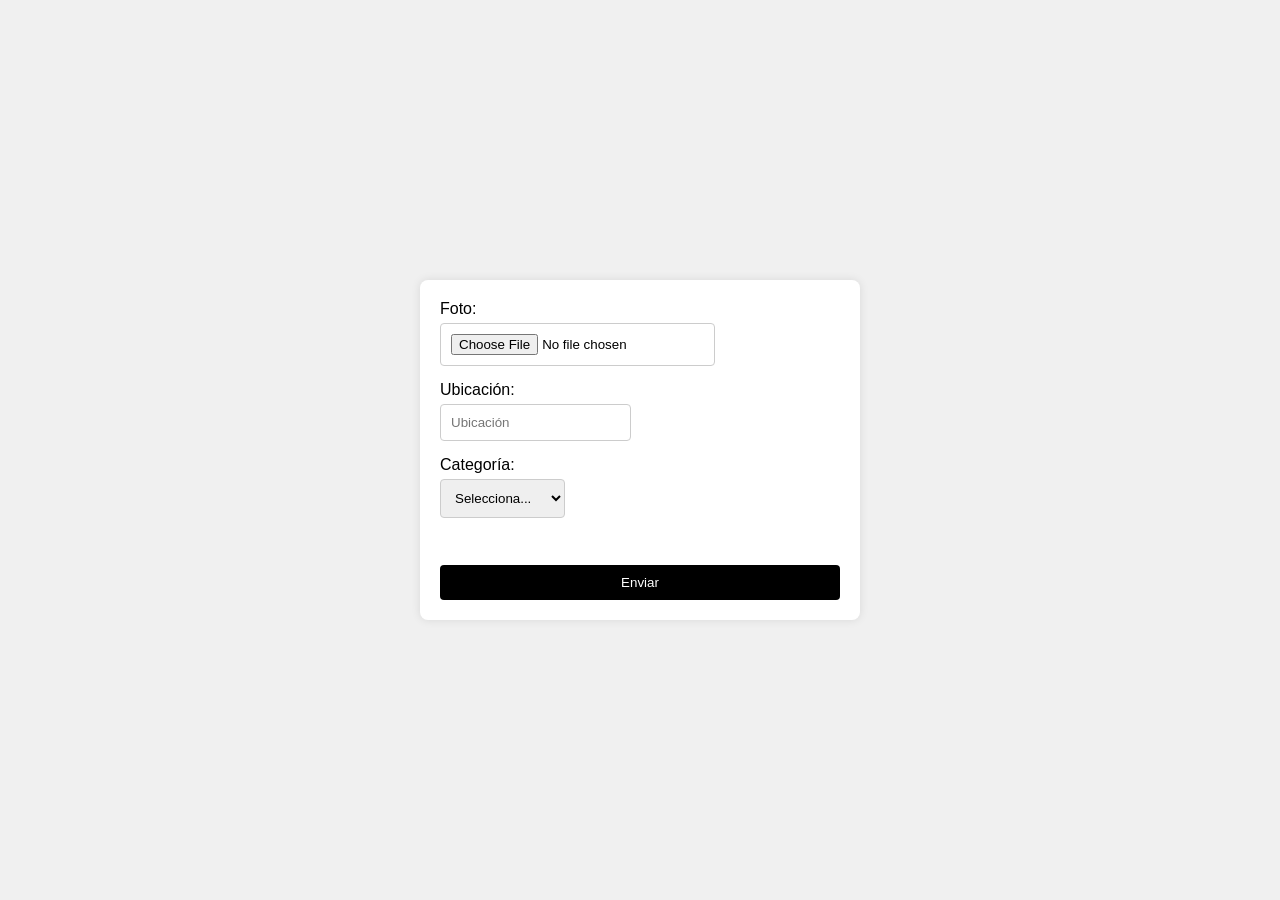
==== index.html @ 82c546ea "feat: implementar HT-01 ReporteForm con asistencia de IA" "- Formulario de captura funcional - Valid" ====
<!DOCTYPE html>
<html lang="es">

<head>
    <meta charset="UTF-8">
    <meta name="viewport" content="width=device-width, initial-scale=1.0">
    <meta name="theme-color" content="#000000">
    <link rel="manifest" href="/manifest.json">
    <link rel="stylesheet" href="style.css">
    <title>Denuncia Ciudadana</title>
</head>

<body>
    <main>
        <form id="reporte-form">
            <div>
                <label for="reporte-foto">Foto:</label>
                <input type="file" id="reporte-foto" accept="image/*">
            </div>
            <div>
                <label for="reporte-ubicacion">Ubicación:</label>
                <input type="text" id="reporte-ubicacion" placeholder="Ubicación">
            </div>
            <div>
                <label for="reporte-categoria">Categoría:</label>
                <select id="reporte-categoria">
                    <option value="">Selecciona...</option>
                    <option value="bache">Bache</option>
                    <option value="alumbrado">Alumbrado</option>
                    <option value="basura">Basura</option>
                    <option value="fuga-agua">Fuga de agua</option>
                    <option value="otro">Otro</option>
                </select>
            </div>
            <p id="error-msg"></p>
            <button id="btn-enviar" type="submit">Enviar</button>
        </form>
    </main>
    <script src="app.js"></script>
</body>

</html>
---- style.css ----
body {
    font-family: Arial, sans-serif;
    margin: 0;
    padding: 0;
    display: flex;
    justify-content: center;
    align-items: center;
    height: 100vh;
    background-color: #f0f0f0;
}

main {
    background-color: #fff;
    padding: 20px;
    border-radius: 8px;
    box-shadow: 0 0 10px rgba(0, 0, 0, 0.1);
    width: 100%;
    max-width: 400px;
}

form {
    display: flex;
    flex-direction: column;
}

form div {
    margin-bottom: 15px;
}

label {
    display: block;
    margin-bottom: 5px;
}

input,
select {
    padding: 10px;
    border: 1px solid #ccc;
    border-radius: 4px;
}

button {
    padding: 10px;
    background-color: #000000;
    color: #fff;
    border: none;
    border-radius: 4px;
    cursor: pointer;
}

button:hover {
    background-color: #333;
}
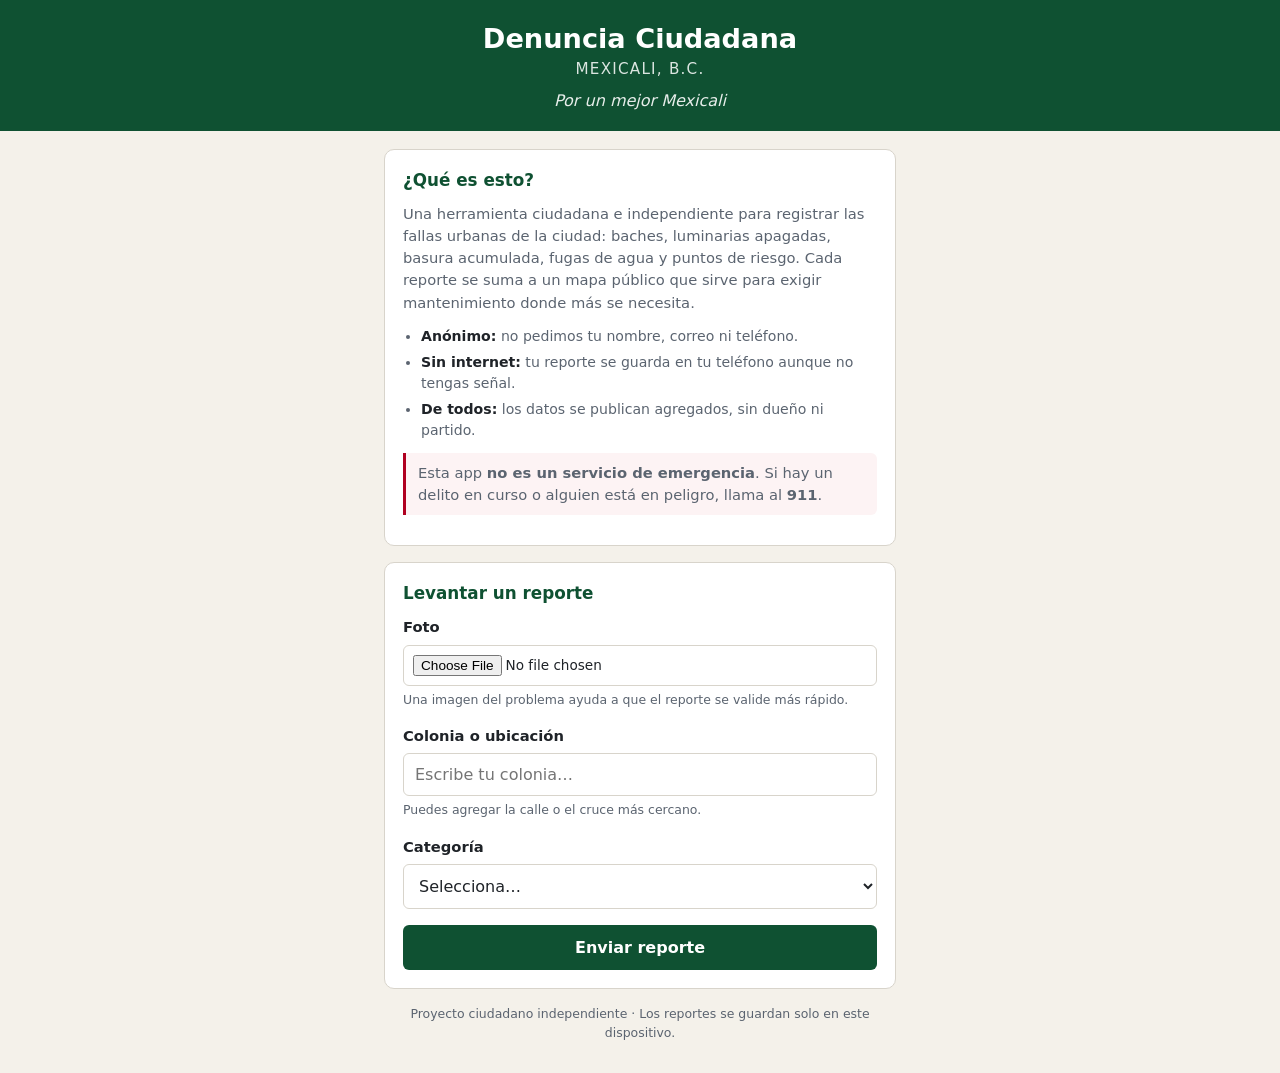
==== commit 1e7d59ec: "feat: corregir ReporteStore y conectar la captura de reportes Deja sólida la capa de persistencia an" ====
--- a/index.html
+++ b/index.html
@@ -4,39 +4,91 @@
 <head>
     <meta charset="UTF-8">
     <meta name="viewport" content="width=device-width, initial-scale=1.0">
-    <meta name="theme-color" content="#000000">
+    <meta name="theme-color" content="#0f5132">
+    <meta name="description"
+        content="Reporta de forma anónima baches, luminarias apagadas, basura y otras fallas urbanas en Mexicali, B.C.">
     <link rel="manifest" href="/manifest.json">
     <link rel="stylesheet" href="style.css">
-    <title>Denuncia Ciudadana</title>
+    <title>Denuncia Ciudadana Mexicali, B.C.</title>
 </head>
 
 <body>
+    <header class="encabezado">
+        <h1>Denuncia Ciudadana<span>Mexicali, B.C.</span></h1>
+        <p class="lema">Por un mejor Mexicali</p>
+    </header>
+
     <main>
-        <form id="reporte-form">
-            <div>
-                <label for="reporte-foto">Foto:</label>
-                <input type="file" id="reporte-foto" accept="image/*">
-            </div>
-            <div>
-                <label for="reporte-ubicacion">Ubicación:</label>
-                <input type="text" id="reporte-ubicacion" placeholder="Ubicación">
-            </div>
-            <div>
-                <label for="reporte-categoria">Categoría:</label>
-                <select id="reporte-categoria">
-                    <option value="">Selecciona...</option>
-                    <option value="bache">Bache</option>
-                    <option value="alumbrado">Alumbrado</option>
-                    <option value="basura">Basura</option>
-                    <option value="fuga-agua">Fuga de agua</option>
-                    <option value="otro">Otro</option>
-                </select>
-            </div>
-            <p id="error-msg"></p>
-            <button id="btn-enviar" type="submit">Enviar</button>
-        </form>
+        <section class="tarjeta intro">
+            <h2>¿Qué es esto?</h2>
+            <p>
+                Una herramienta ciudadana e independiente para registrar las fallas
+                urbanas de la ciudad: baches, luminarias apagadas, basura acumulada,
+                fugas de agua y puntos de riesgo. Cada reporte se suma a un mapa
+                público que sirve para exigir mantenimiento donde más se necesita.
+            </p>
+            <ul class="puntos">
+                <li><strong>Anónimo:</strong> no pedimos tu nombre, correo ni teléfono.</li>
+                <li><strong>Sin internet:</strong> tu reporte se guarda en tu teléfono
+                    aunque no tengas señal.</li>
+                <li><strong>De todos:</strong> los datos se publican agregados, sin
+                    dueño ni partido.</li>
+            </ul>
+            <p class="aviso">
+                Esta app <strong>no es un servicio de emergencia</strong>. Si hay un
+                delito en curso o alguien está en peligro, llama al <strong>911</strong>.
+            </p>
+        </section>
+
+        <section class="tarjeta">
+            <h2>Levantar un reporte</h2>
+            <form id="reporte-form">
+                <div class="campo">
+                    <label for="reporte-foto">Foto</label>
+                    <input type="file" id="reporte-foto" accept="image/*">
+                    <small>Una imagen del problema ayuda a que el reporte se valide más rápido.</small>
+                </div>
+
+                <div class="campo">
+                    <label for="reporte-ubicacion">Colonia o ubicación</label>
+                    <!-- Autocompletado propio (ver ColoniaAutocomplete.js). El campo
+                         acepta texto libre: si tu colonia no aparece, escríbela igual. -->
+                    <div class="autocompletar">
+                        <input type="text" id="reporte-ubicacion" placeholder="Escribe tu colonia…"
+                            autocomplete="off" role="combobox" aria-expanded="false"
+                            aria-controls="lista-colonias" aria-autocomplete="list">
+                        <ul id="lista-colonias" class="sugerencias" role="listbox"
+                            aria-label="Colonias de Mexicali" hidden></ul>
+                    </div>
+                    <small>Puedes agregar la calle o el cruce más cercano.</small>
+                </div>
+
+                <div class="campo">
+                    <label for="reporte-categoria">Categoría</label>
+                    <select id="reporte-categoria">
+                        <option value="">Selecciona…</option>
+                        <option value="bache">Bache o pavimento roto</option>
+                        <option value="alumbrado">Alumbrado público apagado</option>
+                        <option value="basura">Basura acumulada</option>
+                        <option value="fuga-agua">Fuga de agua</option>
+                        <option value="vandalismo">Vandalismo o daño a mobiliario</option>
+                        <option value="punto-riesgo">Punto de riesgo (baldío, calle sin vigilancia)</option>
+                        <option value="otro">Otro</option>
+                    </select>
+                </div>
+
+                <p id="error-msg" class="msg-error" role="alert"></p>
+                <p id="exito-msg" class="msg-exito" role="status"></p>
+                <button id="btn-enviar" type="submit">Enviar reporte</button>
+            </form>
+        </section>
     </main>
-    <script src="app.js"></script>
+
+    <footer>
+        <p>Proyecto ciudadano independiente · Los reportes se guardan solo en este dispositivo.</p>
+    </footer>
+
+    <script type="module" src="app.js"></script>
 </body>
 
-</html>+</html>
--- a/style.css
+++ b/style.css
@@ -1,53 +1,266 @@
+/* style.css — mobile-first, una sola columna. Sin frameworks. */
+
+:root {
+    --verde: #0f5132;
+    --verde-claro: #157347;
+    --arena: #f4f1ea;
+    --texto: #1f2328;
+    --texto-suave: #5b6470;
+    --borde: #d8d4cb;
+    --error: #b00020;
+    --exito: #0a7d33;
+}
+
+* {
+    box-sizing: border-box;
+}
+
 body {
-    font-family: Arial, sans-serif;
-    margin: 0;
-    padding: 0;
-    display: flex;
-    justify-content: center;
-    align-items: center;
-    height: 100vh;
-    background-color: #f0f0f0;
-}
+    font-family: system-ui, -apple-system, 'Segoe UI', Arial, sans-serif;
+    margin: 0;
+    padding: 0 0 30px;
+    color: var(--texto);
+    background-color: var(--arena);
+    line-height: 1.5;
+}
+
+/* --- Encabezado --- */
+
+.encabezado {
+    background-color: var(--verde);
+    color: #fff;
+    padding: 22px 20px 18px;
+    text-align: center;
+}
+
+.encabezado h1 {
+    margin: 0;
+    font-size: 1.45rem;
+    line-height: 1.25;
+}
+
+/* "Mexicali, B.C." en su propio renglón, más discreto que el título. */
+.encabezado h1 span {
+    display: block;
+    font-size: 0.95rem;
+    font-weight: 400;
+    letter-spacing: 0.08em;
+    text-transform: uppercase;
+    opacity: 0.85;
+    margin-top: 4px;
+}
+
+.lema {
+    margin: 10px 0 0;
+    font-style: italic;
+    font-size: 1rem;
+    opacity: 0.9;
+}
+
+/* --- Contenido --- */
 
 main {
+    max-width: 460px;
+    margin: 0 auto;
+    padding: 18px 14px 0;
+}
+
+.tarjeta {
     background-color: #fff;
-    padding: 20px;
-    border-radius: 8px;
-    box-shadow: 0 0 10px rgba(0, 0, 0, 0.1);
-    width: 100%;
-    max-width: 400px;
-}
+    border: 1px solid var(--borde);
+    border-radius: 10px;
+    padding: 18px;
+    margin-bottom: 16px;
+}
+
+.tarjeta h2 {
+    margin: 0 0 10px;
+    font-size: 1.05rem;
+    color: var(--verde);
+}
+
+.intro p {
+    margin: 0 0 12px;
+    font-size: 0.92rem;
+    color: var(--texto-suave);
+}
+
+.puntos {
+    margin: 0 0 12px;
+    padding-left: 18px;
+    font-size: 0.88rem;
+    color: var(--texto-suave);
+}
+
+.puntos li {
+    margin-bottom: 5px;
+}
+
+.puntos strong {
+    color: var(--texto);
+}
+
+.aviso {
+    background-color: #fdf3f4;
+    border-left: 3px solid var(--error);
+    border-radius: 0 6px 6px 0;
+    padding: 9px 12px;
+    margin: 0;
+    font-size: 0.85rem;
+}
+
+/* --- Formulario --- */
 
 form {
     display: flex;
     flex-direction: column;
 }
 
-form div {
-    margin-bottom: 15px;
+.campo {
+    margin-bottom: 16px;
 }
 
 label {
     display: block;
-    margin-bottom: 5px;
+    margin-bottom: 6px;
+    font-weight: 600;
+    font-size: 0.92rem;
+}
+
+.campo small {
+    display: block;
+    margin-top: 5px;
+    font-size: 0.78rem;
+    color: var(--texto-suave);
 }
 
 input,
 select {
-    padding: 10px;
-    border: 1px solid #ccc;
-    border-radius: 4px;
+    width: 100%;
+    padding: 11px;
+    font-size: 1rem;
+    font-family: inherit;
+    color: var(--texto);
+    background-color: #fff;
+    border: 1px solid var(--borde);
+    border-radius: 6px;
+}
+
+input[type="file"] {
+    padding: 9px;
+    font-size: 0.85rem;
+}
+
+input:focus,
+select:focus,
+button:focus-visible {
+    outline: 2px solid var(--verde-claro);
+    outline-offset: 1px;
 }
 
 button {
-    padding: 10px;
-    background-color: #000000;
+    padding: 13px;
+    font-size: 1rem;
+    font-weight: 600;
+    font-family: inherit;
     color: #fff;
+    background-color: var(--verde);
     border: none;
-    border-radius: 4px;
+    border-radius: 6px;
     cursor: pointer;
 }
 
 button:hover {
-    background-color: #333;
-}+    background-color: var(--verde-claro);
+}
+
+button:disabled {
+    background-color: #9aa1a8;
+    cursor: not-allowed;
+}
+
+/* --- Autocompletado de colonias --- */
+
+/* El contenedor es la referencia de posición del desplegable. */
+.autocompletar {
+    position: relative;
+}
+
+.sugerencias {
+    position: absolute;
+    top: calc(100% + 3px);
+    left: 0;
+    right: 0;
+    z-index: 10;
+    max-height: 216px;
+    overflow-y: auto;
+    margin: 0;
+    padding: 4px 0;
+    list-style: none;
+    background-color: #fff;
+    border: 1px solid var(--borde);
+    border-radius: 6px;
+    box-shadow: 0 6px 16px rgba(0, 0, 0, 0.12);
+}
+
+.sugerencias li {
+    padding: 10px 12px;
+    font-size: 0.95rem;
+    cursor: pointer;
+}
+
+/* .activa la pone el JS al navegar con las flechas del teclado. */
+.sugerencias li:hover,
+.sugerencias li.activa {
+    background-color: #e8f3ec;
+    color: var(--verde);
+}
+
+/* --- Mensajes --- */
+
+.msg-error,
+.msg-exito {
+    margin: 0 0 14px;
+    font-size: 0.9rem;
+    font-weight: 600;
+}
+
+.msg-error:empty,
+.msg-exito:empty {
+    margin: 0;
+}
+
+.msg-error {
+    color: var(--error);
+}
+
+.msg-exito {
+    color: var(--exito);
+}
+
+/* --- Pie --- */
+
+footer {
+    max-width: 460px;
+    margin: 0 auto;
+    padding: 0 14px;
+    text-align: center;
+    font-size: 0.78rem;
+    color: var(--texto-suave);
+}
+
+footer p {
+    margin: 0;
+}
+
+/* En pantallas grandes solo se ensancha un poco: sigue siendo una columna. */
+@media (min-width: 620px) {
+    main,
+    footer {
+        max-width: 540px;
+    }
+
+    .encabezado h1 {
+        font-size: 1.7rem;
+    }
+}
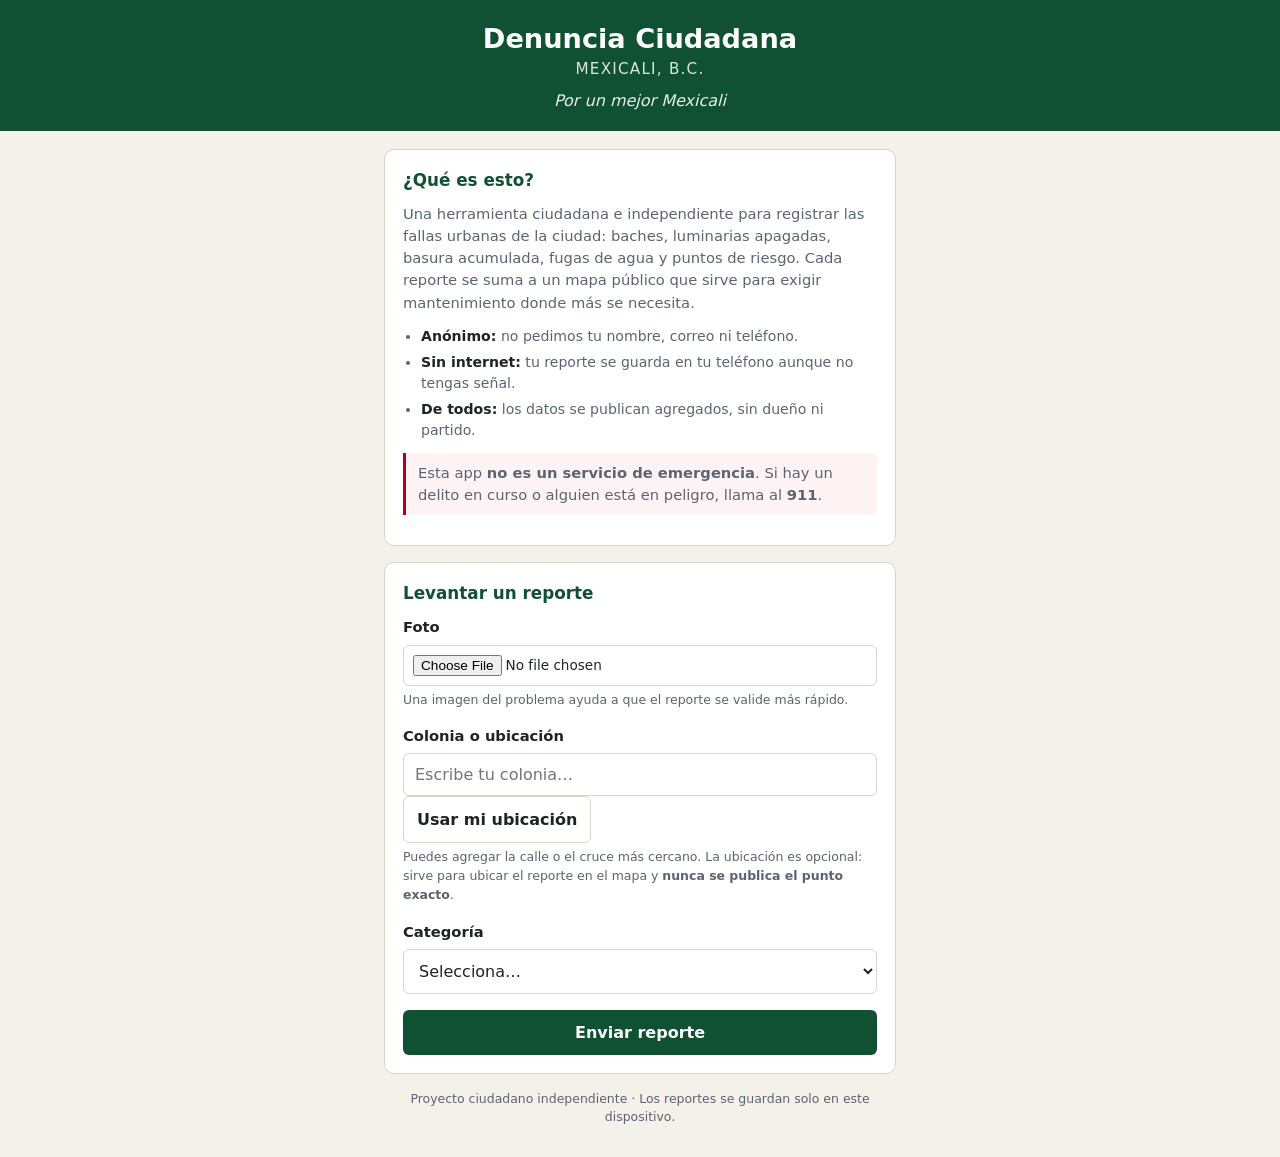
==== commit 0b72bdb2: "feat: captura de ubicacion y cola de sincronizacion con Supabase Cierra el "GPS + respaldo manual" q" ====
--- a/index.html
+++ b/index.html
@@ -13,6 +13,7 @@
 </head>
 
 <body>
+    <div id="vista-publica">
     <header class="encabezado">
         <h1>Denuncia Ciudadana<span>Mexicali, B.C.</span></h1>
         <p class="lema">Por un mejor Mexicali</p>
@@ -60,20 +61,20 @@
                         <ul id="lista-colonias" class="sugerencias" role="listbox"
                             aria-label="Colonias de Mexicali" hidden></ul>
                     </div>
-                    <small>Puedes agregar la calle o el cruce más cercano.</small>
+                    <div class="fila-gps">
+                        <button type="button" id="btn-ubicacion" class="btn-secundario">Usar mi ubicación</button>
+                        <span id="estado-gps" class="estado-gps"></span>
+                    </div>
+                    <small>Puedes agregar la calle o el cruce más cercano. La ubicación
+                        es opcional: sirve para ubicar el reporte en el mapa y
+                        <strong>nunca se publica el punto exacto</strong>.</small>
                 </div>
 
                 <div class="campo">
                     <label for="reporte-categoria">Categoría</label>
+                    <!-- Las opciones las agrega ReporteForm desde datos/categorias.js -->
                     <select id="reporte-categoria">
                         <option value="">Selecciona…</option>
-                        <option value="bache">Bache o pavimento roto</option>
-                        <option value="alumbrado">Alumbrado público apagado</option>
-                        <option value="basura">Basura acumulada</option>
-                        <option value="fuga-agua">Fuga de agua</option>
-                        <option value="vandalismo">Vandalismo o daño a mobiliario</option>
-                        <option value="punto-riesgo">Punto de riesgo (baldío, calle sin vigilancia)</option>
-                        <option value="otro">Otro</option>
                     </select>
                 </div>
 
@@ -87,6 +88,11 @@
     <footer>
         <p>Proyecto ciudadano independiente · Los reportes se guardan solo en este dispositivo.</p>
     </footer>
+    </div>
+
+    <!-- Panel de validación. Solo se llena si el hash de la URL trae el token
+         correcto (ver src/config.js); si no, ni siquiera se muestra que existe. -->
+    <div id="vista-panel" class="panel" hidden></div>
 
     <script type="module" src="app.js"></script>
 </body>
--- a/style.css
+++ b/style.css
@@ -264,3 +264,212 @@
         font-size: 1.7rem;
     }
 }
+
+/* ===== Panel de validación (Incremento 2) =====
+   Se muestra solo cuando la URL trae el token correcto; la vista pública queda
+   oculta mientras tanto. */
+
+.panel {
+    max-width: 560px;
+    margin: 0 auto;
+    padding: 16px 14px 30px;
+}
+
+.panel-cabecera {
+    background-color: var(--verde);
+    color: #fff;
+    border-radius: 10px;
+    padding: 16px 18px;
+    margin-bottom: 14px;
+}
+
+.panel-cabecera h1 {
+    margin: 0;
+    font-size: 1.25rem;
+}
+
+.panel-conteo {
+    margin: 4px 0 0;
+    font-size: 0.9rem;
+    opacity: 0.9;
+}
+
+/* Mensaje de resultado de la última acción. Vacío no ocupa espacio. */
+.panel-aviso {
+    margin: 0;
+    font-size: 0.9rem;
+    font-weight: 600;
+    color: var(--exito);
+}
+
+.panel-aviso:not(:empty) {
+    margin-bottom: 12px;
+    padding: 9px 12px;
+    background-color: #e8f3ec;
+    border-radius: 6px;
+}
+
+.panel-aviso.es-error {
+    color: var(--error);
+    background-color: #fdf3f4;
+}
+
+.sin-datos {
+    padding: 22px;
+    text-align: center;
+    color: var(--texto-suave);
+    background-color: #fff;
+    border: 1px dashed var(--borde);
+    border-radius: 10px;
+}
+
+.lista-reportes {
+    display: flex;
+    flex-direction: column;
+    gap: 12px;
+}
+
+.reporte {
+    display: grid;
+    grid-template-columns: 84px 1fr;
+    gap: 12px;
+    background-color: #fff;
+    border: 1px solid var(--borde);
+    border-radius: 10px;
+    padding: 12px;
+}
+
+.miniatura {
+    width: 84px;
+    height: 84px;
+    display: flex;
+    align-items: center;
+    justify-content: center;
+    overflow: hidden;
+    background-color: var(--arena);
+    border-radius: 8px;
+}
+
+.miniatura img {
+    width: 100%;
+    height: 100%;
+    object-fit: cover;
+}
+
+.sin-foto {
+    font-size: 0.72rem;
+    color: var(--texto-suave);
+}
+
+.datos p {
+    margin: 0 0 3px;
+    font-size: 0.85rem;
+    color: var(--texto-suave);
+}
+
+.datos .categoria {
+    font-size: 0.95rem;
+    font-weight: 600;
+    color: var(--texto);
+}
+
+.datos .id-reporte {
+    font-family: monospace;
+    font-size: 0.75rem;
+}
+
+/* Los botones y el detalle ocupan el ancho completo de la tarjeta. */
+.acciones,
+.accion-detalle {
+    grid-column: 1 / -1;
+}
+
+.acciones {
+    display: flex;
+    flex-wrap: wrap;
+    gap: 8px;
+}
+
+.acciones button,
+.acciones-detalle button {
+    flex: 1 1 auto;
+    min-width: 96px;
+    padding: 9px 12px;
+    font-size: 0.88rem;
+}
+
+.btn-principal {
+    background-color: var(--verde);
+}
+
+.btn-peligro {
+    background-color: var(--error);
+}
+
+.btn-peligro:hover {
+    background-color: #8c0019;
+}
+
+.btn-secundario {
+    background-color: #fff;
+    color: var(--texto);
+    border: 1px solid var(--borde);
+}
+
+.btn-secundario:hover {
+    background-color: var(--arena);
+}
+
+.accion-detalle {
+    border-top: 1px solid var(--borde);
+    padding-top: 10px;
+}
+
+.accion-titulo {
+    margin: 0 0 8px;
+    font-size: 0.85rem;
+    font-weight: 600;
+}
+
+.motivos {
+    display: flex;
+    flex-direction: column;
+    gap: 6px;
+    margin-bottom: 10px;
+}
+
+.motivo {
+    font-weight: 400;
+    font-size: 0.88rem;
+    margin: 0;
+}
+
+.motivo input {
+    width: auto;
+    margin-right: 4px;
+}
+
+.accion-detalle select {
+    margin-bottom: 10px;
+    font-size: 0.85rem;
+}
+
+.acciones-detalle {
+    display: flex;
+    gap: 8px;
+}
+
+.panel-pie {
+    margin-top: 18px;
+    text-align: center;
+    font-size: 0.8rem;
+    color: var(--texto-suave);
+}
+
+.panel-pie p {
+    margin: 0 0 6px;
+}
+
+.panel-pie a {
+    color: var(--verde);
+}
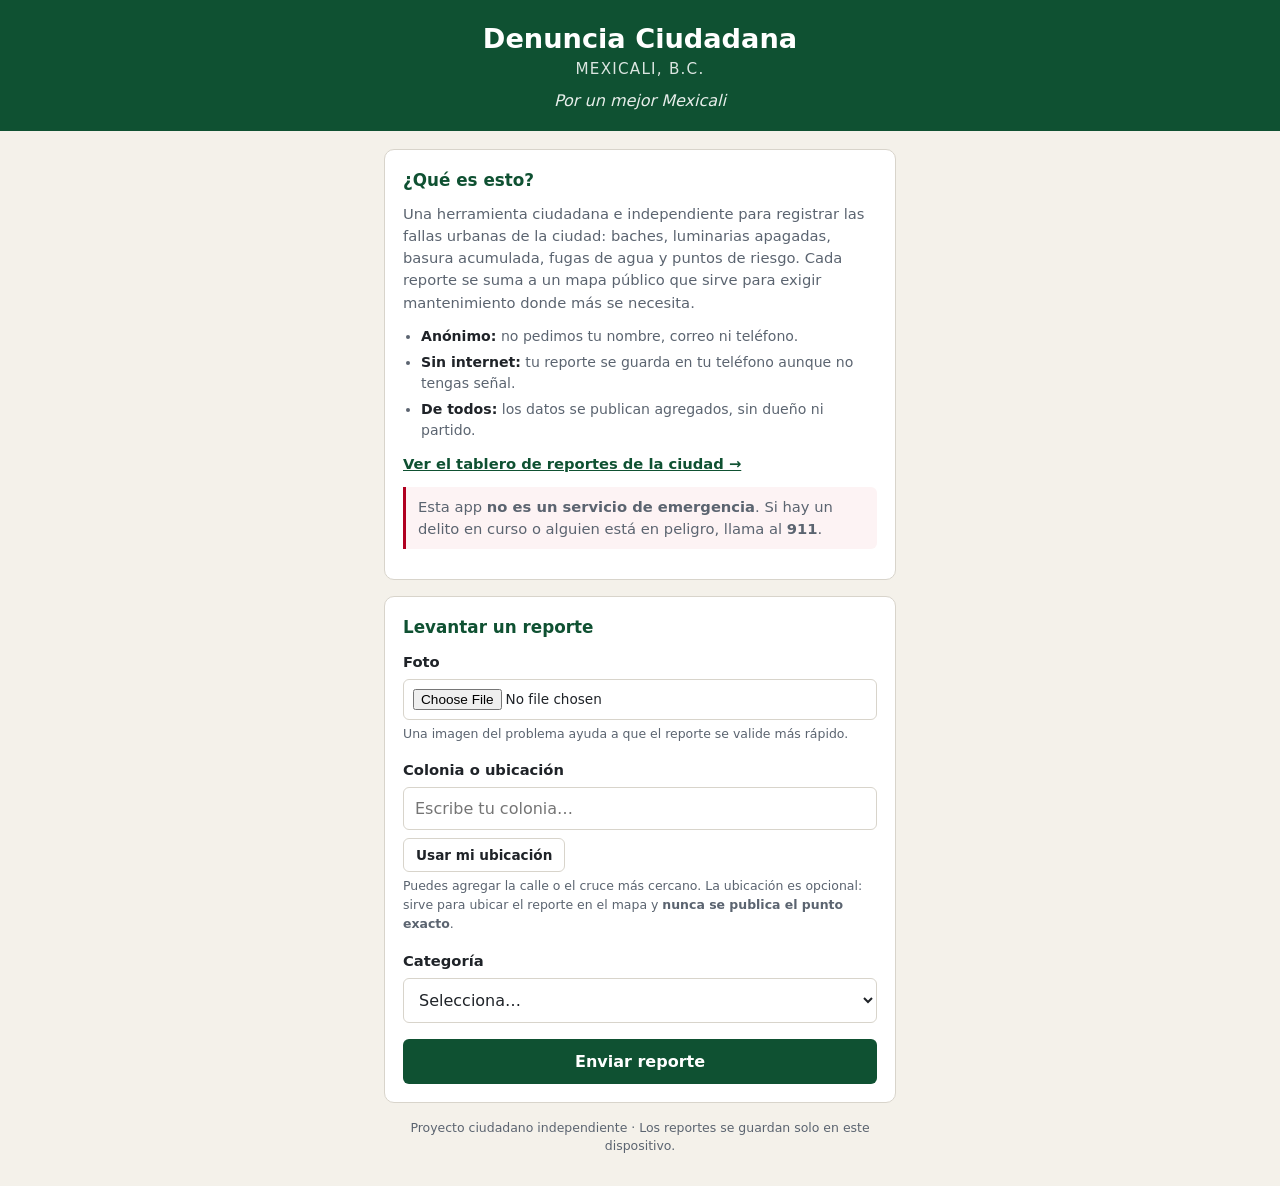
==== commit 2efe422b: "feat: tablero publico con mapa, graficas y tablas Cierra el Incremento 3: la vista #/tablero lee sol" ====
--- a/index.html
+++ b/index.html
@@ -35,6 +35,9 @@
                 <li><strong>De todos:</strong> los datos se publican agregados, sin
                     dueño ni partido.</li>
             </ul>
+            <p class="enlace-tablero">
+                <a href="#/tablero">Ver el tablero de reportes de la ciudad →</a>
+            </p>
             <p class="aviso">
                 Esta app <strong>no es un servicio de emergencia</strong>. Si hay un
                 delito en curso o alguien está en peligro, llama al <strong>911</strong>.
@@ -94,6 +97,9 @@
          correcto (ver src/config.js); si no, ni siquiera se muestra que existe. -->
     <div id="vista-panel" class="panel" hidden></div>
 
+    <!-- Tablero público de estadísticas (Incremento 3). Vive en #/tablero. -->
+    <div id="vista-tablero" class="panel" hidden></div>
+
     <script type="module" src="app.js"></script>
 </body>
 
--- a/style.css
+++ b/style.css
@@ -473,3 +473,208 @@
 .panel-pie a {
     color: var(--verde);
 }
+
+/* ===== Tablero público (Incremento 3) ===== */
+
+.enlace-tablero {
+    margin: 0 0 12px;
+    font-size: 0.9rem;
+}
+
+.enlace-tablero a {
+    color: var(--verde);
+    font-weight: 600;
+}
+
+.fila-gps {
+    display: flex;
+    align-items: center;
+    gap: 10px;
+    margin-top: 8px;
+    flex-wrap: wrap;
+}
+
+.fila-gps button {
+    flex: 0 0 auto;
+    padding: 8px 12px;
+    font-size: 0.85rem;
+}
+
+.estado-gps {
+    font-size: 0.8rem;
+    color: var(--texto-suave);
+}
+
+.estado-gps.gps-error {
+    color: var(--error);
+}
+
+.cargando,
+.aviso-cache {
+    padding: 12px;
+    text-align: center;
+    font-size: 0.88rem;
+    color: var(--texto-suave);
+}
+
+.aviso-cache {
+    background-color: #fff8e6;
+    border-radius: 6px;
+    margin: 0 0 14px;
+}
+
+/* --- Números gruesos --- */
+
+.tarjetas {
+    display: grid;
+    grid-template-columns: repeat(2, 1fr);
+    gap: 10px;
+    margin-bottom: 16px;
+}
+
+.tarjeta-dato {
+    background-color: #fff;
+    border: 1px solid var(--borde);
+    border-radius: 10px;
+    padding: 14px;
+}
+
+.dato-valor {
+    margin: 0;
+    font-size: 1.7rem;
+    font-weight: 700;
+    line-height: 1.1;
+    color: var(--verde);
+}
+
+.dato-rotulo {
+    margin: 4px 0 0;
+    font-size: 0.78rem;
+    color: var(--texto-suave);
+}
+
+/* --- Gráficas --- */
+
+.grafica,
+.mapa {
+    display: block;
+    width: 100%;
+    height: auto;
+    margin-bottom: 6px;
+}
+
+.grafica-etiqueta {
+    font-size: 11px;
+}
+
+.grafica-valor {
+    font-size: 11px;
+    font-weight: 600;
+}
+
+.grafica-eje {
+    font-size: 10px;
+}
+
+.mapa path {
+    transition: opacity 0.1s;
+}
+
+.mapa path:hover {
+    opacity: 0.75;
+    cursor: pointer;
+}
+
+.leyenda {
+    display: flex;
+    flex-wrap: wrap;
+    gap: 6px 14px;
+    margin: 4px 0 10px;
+    padding: 0;
+    list-style: none;
+    font-size: 0.75rem;
+    color: var(--texto-suave);
+}
+
+.leyenda li {
+    display: flex;
+    align-items: center;
+    gap: 5px;
+}
+
+.muestra {
+    width: 14px;
+    height: 14px;
+    border-radius: 3px;
+    border: 1px solid rgba(0, 0, 0, 0.08);
+}
+
+/* Flota sobre la gráfica; se coloca desde JS. */
+.viz-tooltip {
+    position: fixed;
+    z-index: 50;
+    pointer-events: none;
+    background-color: #1f2328;
+    color: #fff;
+    padding: 6px 9px;
+    border-radius: 6px;
+    font-size: 0.78rem;
+    max-width: 220px;
+}
+
+/* --- Tablas --- */
+
+.tabla {
+    width: 100%;
+    border-collapse: collapse;
+    font-size: 0.88rem;
+}
+
+.tabla th,
+.tabla td {
+    text-align: left;
+    padding: 7px 4px;
+    border-bottom: 1px solid var(--borde);
+}
+
+.tabla th {
+    font-size: 0.75rem;
+    text-transform: uppercase;
+    letter-spacing: 0.04em;
+    color: var(--texto-suave);
+}
+
+.tabla .numero {
+    text-align: right;
+    font-weight: 600;
+}
+
+.tabla-desplegable {
+    margin-top: 8px;
+    font-size: 0.85rem;
+}
+
+.tabla-desplegable summary {
+    cursor: pointer;
+    color: var(--verde);
+    padding: 6px 0;
+}
+
+.tabla-desplegable .tabla {
+    max-height: 260px;
+    overflow-y: auto;
+    display: block;
+}
+
+.nota {
+    margin: 4px 0 0;
+    font-size: 0.78rem;
+    color: var(--texto-suave);
+}
+
+/* Valor de texto (no una cifra): más chico, para que quepa en la tarjeta. */
+.dato-valor.dato-texto {
+    font-size: 1rem;
+    line-height: 1.25;
+    padding-top: 2px;
+}
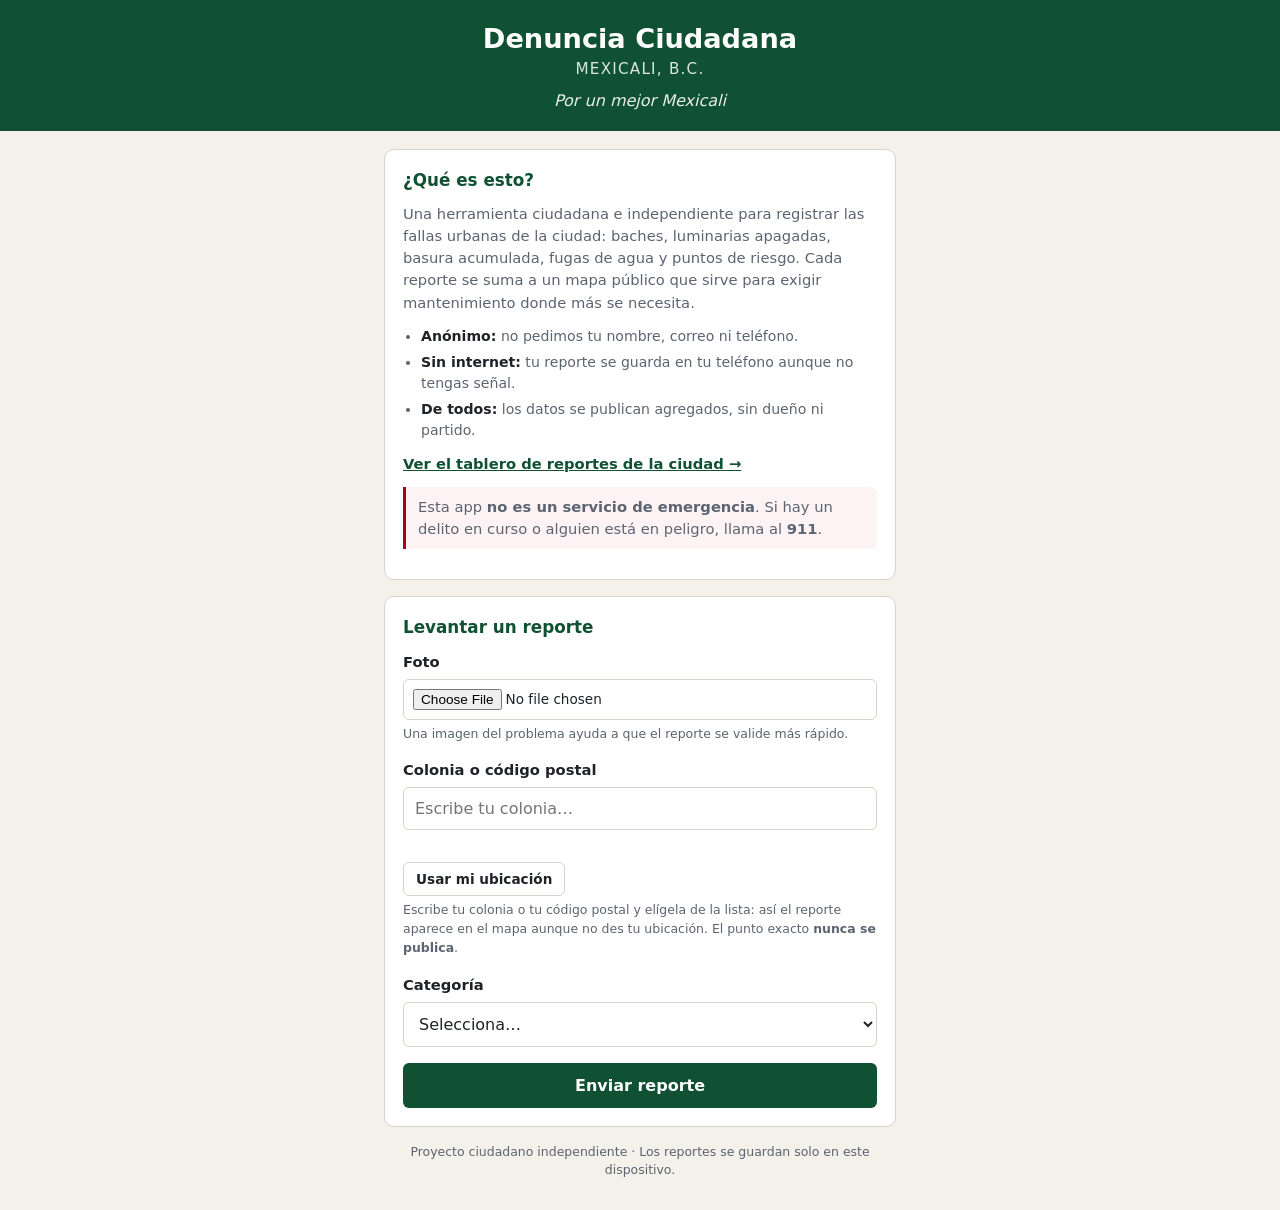
==== commit 3d6b98e3: "feat: catalogo verificado de asentamientos con codigo postal En el mapa solo aparecia el reporte don" ====
--- a/index.html
+++ b/index.html
@@ -54,7 +54,7 @@
                 </div>
 
                 <div class="campo">
-                    <label for="reporte-ubicacion">Colonia o ubicación</label>
+                    <label for="reporte-ubicacion">Colonia o código postal</label>
                     <!-- Autocompletado propio (ver ColoniaAutocomplete.js). El campo
                          acepta texto libre: si tu colonia no aparece, escríbela igual. -->
                     <div class="autocompletar">
@@ -62,15 +62,16 @@
                             autocomplete="off" role="combobox" aria-expanded="false"
                             aria-controls="lista-colonias" aria-autocomplete="list">
                         <ul id="lista-colonias" class="sugerencias" role="listbox"
-                            aria-label="Colonias de Mexicali" hidden></ul>
+                            aria-label="Asentamientos de Mexicali" hidden></ul>
                     </div>
+                    <span id="estado-cp" class="estado-cp"></span>
                     <div class="fila-gps">
                         <button type="button" id="btn-ubicacion" class="btn-secundario">Usar mi ubicación</button>
                         <span id="estado-gps" class="estado-gps"></span>
                     </div>
-                    <small>Puedes agregar la calle o el cruce más cercano. La ubicación
-                        es opcional: sirve para ubicar el reporte en el mapa y
-                        <strong>nunca se publica el punto exacto</strong>.</small>
+                    <small>Escribe tu colonia o tu código postal y elígela de la lista:
+                        así el reporte aparece en el mapa aunque no des tu ubicación.
+                        El punto exacto <strong>nunca se publica</strong>.</small>
                 </div>
 
                 <div class="campo">
--- a/style.css
+++ b/style.css
@@ -678,3 +678,72 @@
     line-height: 1.25;
     padding-top: 2px;
 }
+
+/* ===== Acceso y sesión de moderación ===== */
+
+.barra-sesion {
+    display: flex;
+    align-items: center;
+    justify-content: space-between;
+    gap: 10px;
+    margin-bottom: 12px;
+    padding: 8px 12px;
+    background-color: #fff;
+    border: 1px solid var(--borde);
+    border-radius: 8px;
+    font-size: 0.85rem;
+    color: var(--texto-suave);
+}
+
+.barra-sesion button {
+    flex: 0 0 auto;
+    padding: 7px 12px;
+    font-size: 0.82rem;
+}
+
+.acceso {
+    max-width: 380px;
+    margin: 24px auto;
+}
+
+.acceso h1 {
+    margin: 0 0 8px;
+    font-size: 1.15rem;
+    color: var(--verde);
+}
+
+.form-acceso {
+    display: flex;
+    flex-direction: column;
+    margin-top: 14px;
+}
+
+/* Código postal del asentamiento elegido, y detalle en las sugerencias. */
+.estado-cp {
+    display: inline-block;
+    margin-top: 6px;
+    font-size: 0.78rem;
+    font-weight: 600;
+    color: var(--verde);
+}
+
+.estado-cp:not(:empty) {
+    background-color: #e8f3ec;
+    border-radius: 4px;
+    padding: 2px 8px;
+}
+
+.sugerencias li {
+    display: flex;
+    flex-direction: column;
+    gap: 2px;
+}
+
+.detalle-opcion {
+    font-size: 0.75rem;
+    color: var(--texto-suave);
+}
+
+.sugerencias li.activa .detalle-opcion {
+    color: var(--verde);
+}
